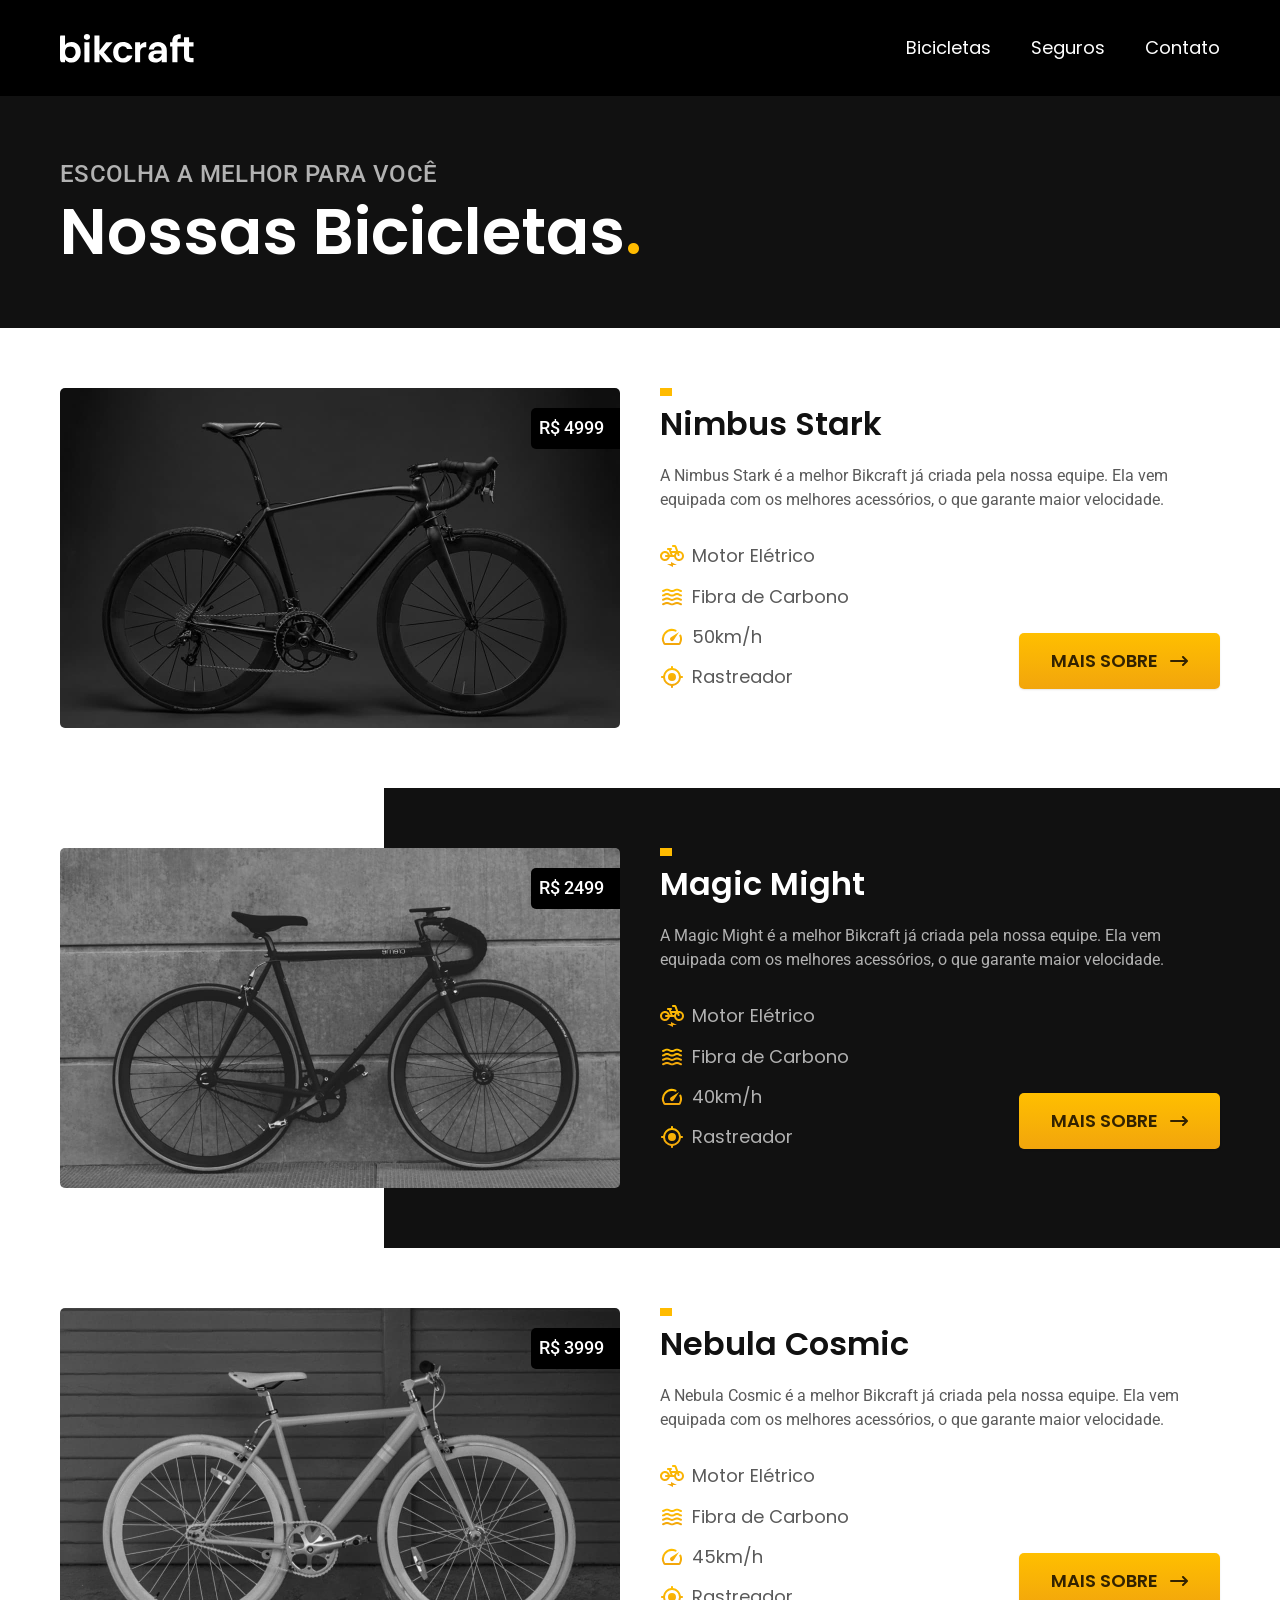
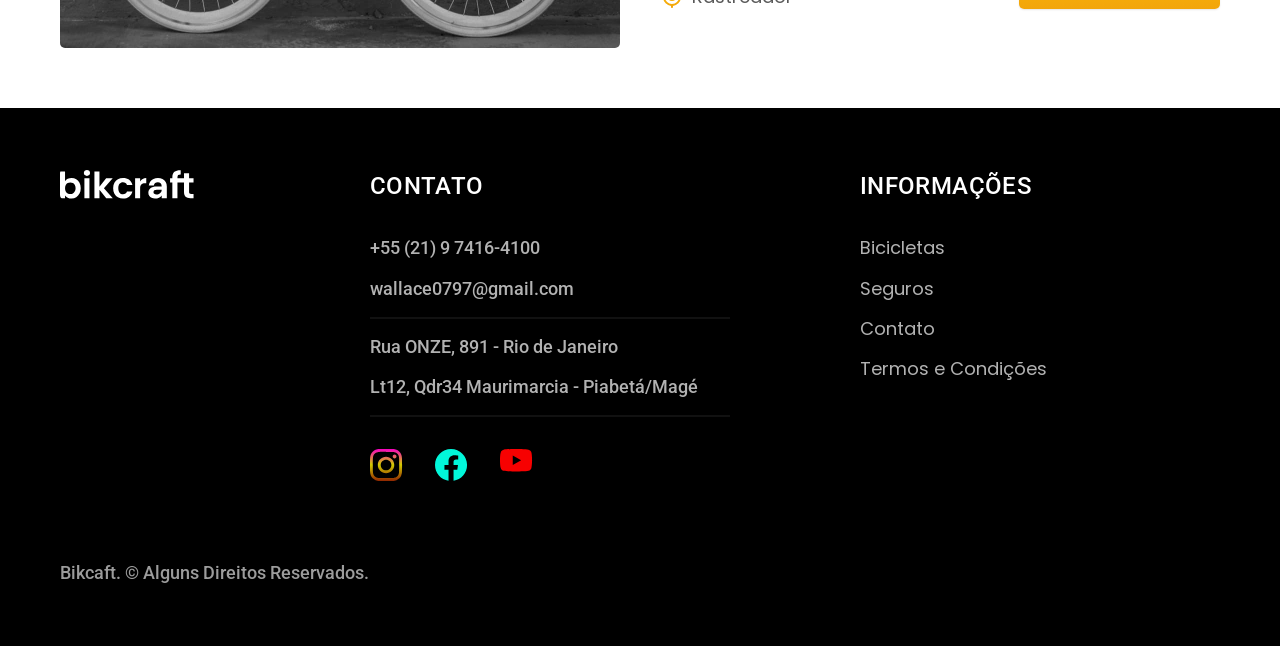
==== bicicletas.html @ 19609ddd "termos e lista de bicicletas" ====
<!DOCTYPE html>
<html lang="pt-br">
<head>
    <meta charset="UTF-8">
    <meta name="viewport" content="width=device-width, initial-scale=1.0">
    <meta name="description" content=" Termos e condições de Bicicletas elétricas Bikcraft. Todos os direitos reservados.">
    <title>Bicicletas | Bikcraft</title>
    <link rel="stylesheet" href="./CSS/style.css">
    <link rel="preconnect" href="https://fonts.googleapis.com">
    <link rel="preconnect" href="https://fonts.gstatic.com" crossorigin>
    <link href="https://fonts.googleapis.com/css2?family=Playwrite+GB+J&family=Poppins:wght@400;600&family=Roboto:ital,wdth,wght@0,75..100,100..900;1,75..100,100..900&display=swap" rel="stylesheet">
</head>
<body id="bicicletas">
    <header class="header-bg">
        <div class="header container">
            <a href="./"><img src="./CSS/img/bikcraft.svg" alt="logo-bikcraft"></a>
            <nav aria-label="primaria">
                <ul class="header-menu fonte-1-m cor-0">
                    <li><a href="./bicicletas.html">Bicicletas</a></li>
                    <li><a href="./seguros.html">Seguros</a></li>
                    <li><a href="./contato.html">Contato</a></li>
                </ul>
            </nav>
        </div>
    </header>

    <main>
        <div class="titulo-bg">
            <div class="titulo container">
                <p class="fonte-2-l-b cor-5">EScolha a melhor para você</p>
                <h1 class="fonte-1-xxl cor-0">Nossas Bicicletas<span class="cor-p1">.</span></h1>
            </div>
        </div>


            <div class="bicicletas container">
                <div class="bicicletas-img">
                    <img src="./CSS/img/bicicletas/nimbus.jpg" alt="bike Nimbus">
                    <span class="fonte-2-m cor-0">R$ 4999</span>
                </div>
                <div class="bicicletas-conteudo">
                    <h2 class="fonte-1-xl">Nimbus Stark</h2>
                    <p class="fonte-2-s cor-8">A Nimbus Stark é a melhor Bikcraft já criada pela nossa equipe. Ela vem equipada com os melhores acessórios, o que garante maior velocidade.</p>
                    <ul class="fonte-1-m cor-8">
                        <li><img src="./CSS/img/icones/eletrica.svg" alt="">Motor Elétrico</li>
                        <li><img src="./CSS/img/icones/carbono.svg" alt="">Fibra de Carbono</li>
                        <li><img src="./CSS/img/icones/velocidade.svg" alt="">50km/h</li>
                        <li><img src="./CSS/img/icones/rastreador.svg" alt="">Rastreador</li>
                    </ul>
                    <a class="botao seta" href="./bicicletas/nimbus.html">Mais Sobre</a>
                </div>
            </div>

        <div class="bicicletas-bg">
            <div class="bicicletas container">
                <div class="bicicletas-img">
                    <img src="./CSS/img/bicicletas/magic.jpg" alt="bike Magic">
                    <span class="fonte-2-m cor-0">R$ 2499</span>
                </div>
                <div class="bicicletas-conteudo">
                    <h2 class="fonte-1-xl cor-0">Magic Might</h2>
                    <p class="fonte-2-s cor-5">A Magic Might é a melhor Bikcraft já criada pela nossa equipe. Ela vem equipada com os melhores acessórios, o que garante maior velocidade.</p>
                    <ul class="fonte-1-m cor-5">
                        <li><img src="./CSS/img/icones/eletrica.svg" alt="">Motor Elétrico</li>
                        <li><img src="./CSS/img/icones/carbono.svg" alt="">Fibra de Carbono</li>
                        <li><img src="./CSS/img/icones/velocidade.svg" alt="">40km/h</li>
                        <li><img src="./CSS/img/icones/rastreador.svg" alt="">Rastreador</li>
                    </ul>
                    <a class="botao seta" href="./bicicletas/magic.html">Mais Sobre</a>
                </div>
            </div>
        </div>


            <div class="bicicletas container">
                <div class="bicicletas-img">
                    <img src="./CSS/img/bicicletas/nebula.jpg" alt="bike Nebula">
                    <span class="fonte-2-m cor-0">R$ 3999</span>
                </div>
                <div class="bicicletas-conteudo">
                    <h2 class="fonte-1-xl">Nebula Cosmic</h2>
                    <p class="fonte-2-s cor-8">A Nebula Cosmic é a melhor Bikcraft já criada pela nossa equipe. Ela vem equipada com os melhores acessórios, o que garante maior velocidade.</p>
                    <ul class="fonte-1-m cor-8">
                        <li><img src="./CSS/img/icones/eletrica.svg" alt="">Motor Elétrico</li>
                        <li><img src="./CSS/img/icones/carbono.svg" alt="">Fibra de Carbono</li>
                        <li><img src="./CSS/img/icones/velocidade.svg" alt="">45km/h</li>
                        <li><img src="./CSS/img/icones/rastreador.svg" alt="">Rastreador</li>
                    </ul>
                    <a class="botao seta" href="./bicicletas/nebula.html">Mais Sobre</a>
                </div>
            </div>

    </main>

    <footer class="footer-bg">
        <div class="footer container">
            <img src="./CSS/img/bikcraft.svg" alt="logo-bikcfraft">
            <div class="footer-contato">
                <h3 class="fonte-2-l-b cor-0">Contato</h3>
                <ul class="fonte-2-m cor-5">
                    <li><a href="tel:+5521912345678">+55 (21) 9 7416-4100</a></li>
                    <li><a href="mailto:wallace0797@gmail.com">wallace0797@gmail.com</a></li>
                    <li>Rua ONZE, 891 - Rio de Janeiro</li>
                    <li>Lt12, Qdr34 Maurimarcia - Piabetá/Magé</li>
                </ul>
                <div class="footer-redes">
                    <a href="https://www.instagram.com/">
                        <img src="./CSS/img/redes/Vector-IG.svg" alt="Instagram">
                    </a>
                    <a href="https://www.facebook.com/login/?next=https%3A%2F%2Fwww.facebook.com%2F%3Flocale%3Dpt_BR">
                        <img src="./CSS/img/redes/Vector-FB.svg" alt="Facebook">
                    </a>
                    <a href="https://www.youtube.com/">
                        <img src="./CSS/img/redes/Vector-YT.svg" alt="YouTube">
                    </a>
                </div>
            </div>
                <div class="footer-informacoes">
                  <h3 class="fonte-2-l-b cor-0">Informações</h3>
                    <nav>
                        <ul class="fonte-1-m cor-5">
                            <li><a href="./bicicletas.html">Bicicletas</a></li>
                            <li><a href="./seguros.html">Seguros</a></li>
                            <li><a href="./contato.html">Contato</a></li>            
                            <li><a href="./termos.html">Termos e Condições</a></li>            
                        </ul>
                    </nav>
                </div>
                <p class="footer-copy fonte-2-m cor-6">Bikcaft. © Alguns Direitos Reservados.</p>
        </div>
    </footer>
</body>
</html>
---- CSS/style.css ----
@import "/CSS/global/global.css";
@import "/CSS/utilidades/tipografia.css";
@import "/CSS/utilidades/cores.css";
@import "/CSS/global/header.css";
@import "/CSS/global/footer.css";

/*utilidades*/
@import "/CSS/utilidades/componentes.css";

/*home*/
@import "/CSS/home/introducao.css";
@import "/CSS/home/tecnologia.css";
@import "/CSS/home/parceiros.css";
@import "/CSS/home/depoimento.css";

/*bicicletas*/
@import "/CSS/bicicletas/bicicletas-lista.css";
@import "/CSS/bicicletas/bicicletas.css";

/*seguros*/
@import "/CSS/seguros/seguros.css";

/*termos*/
@import "/CSS/termos/termos.css";
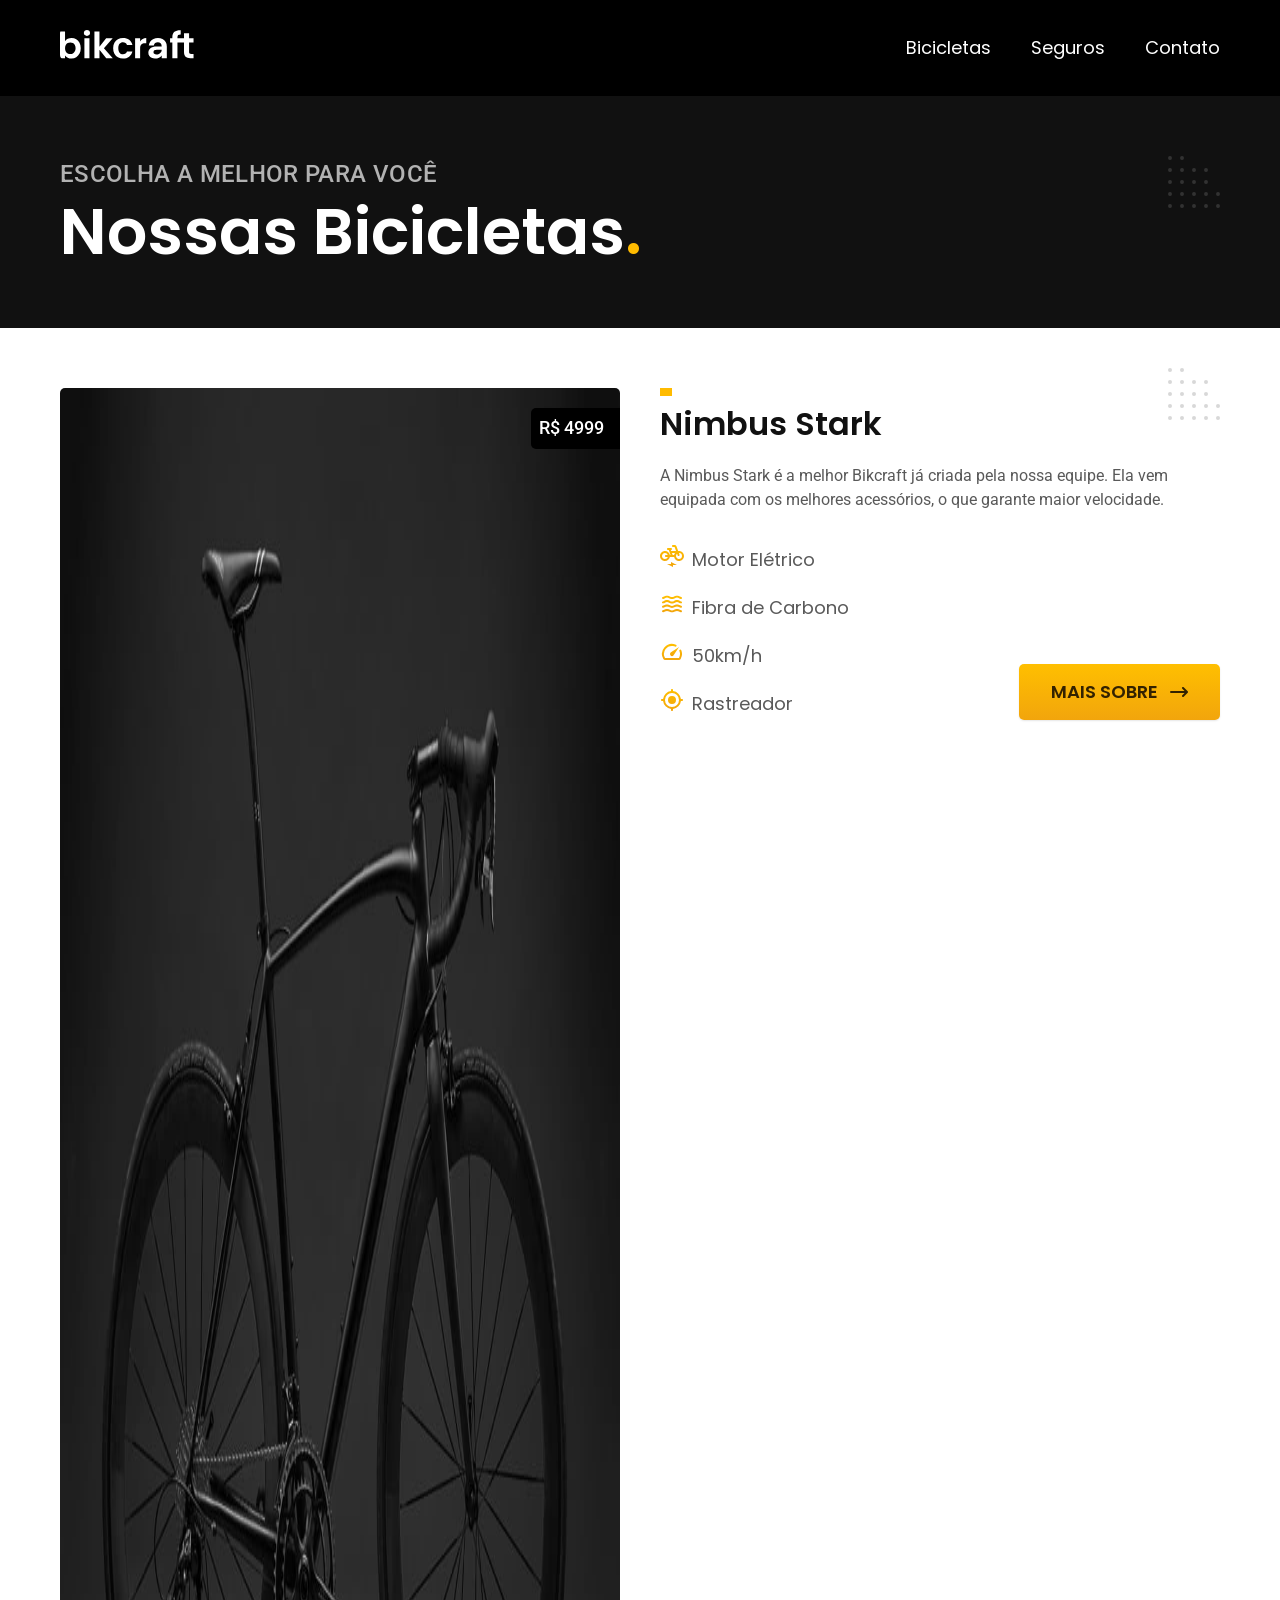
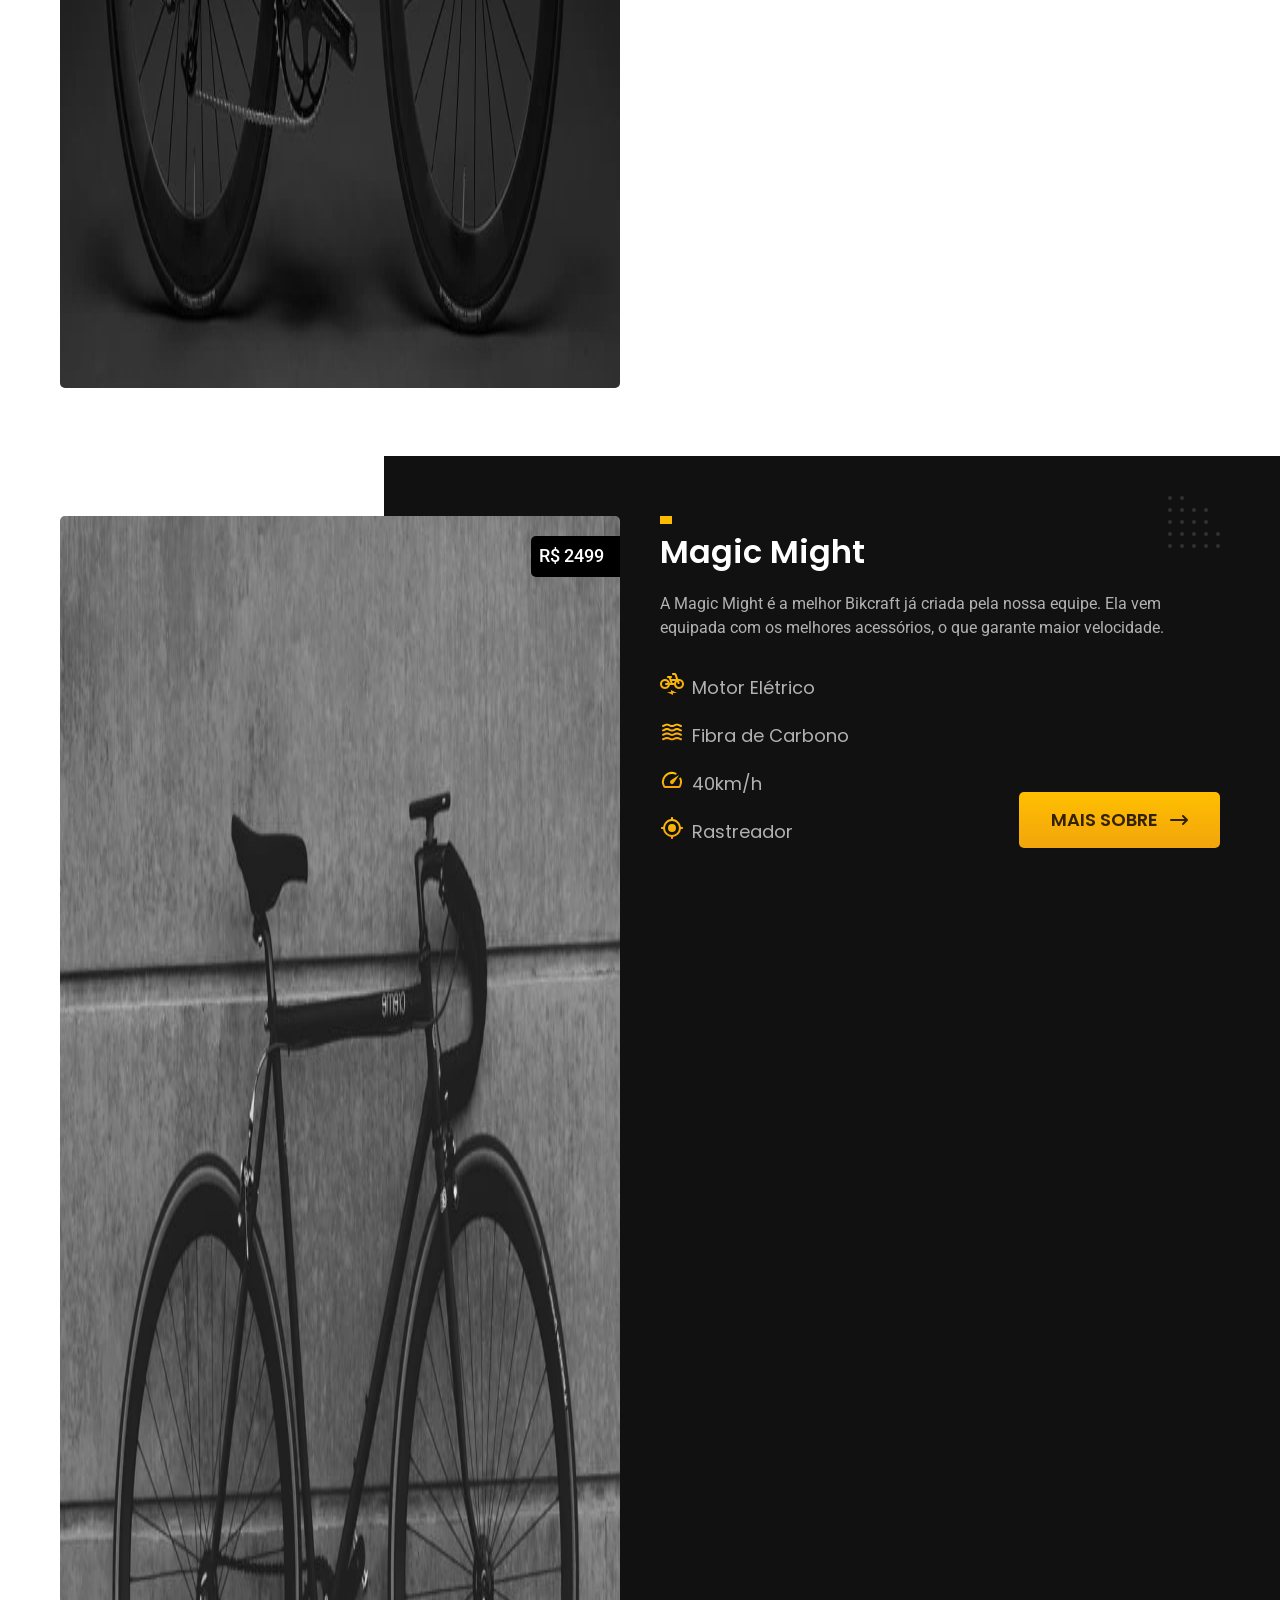
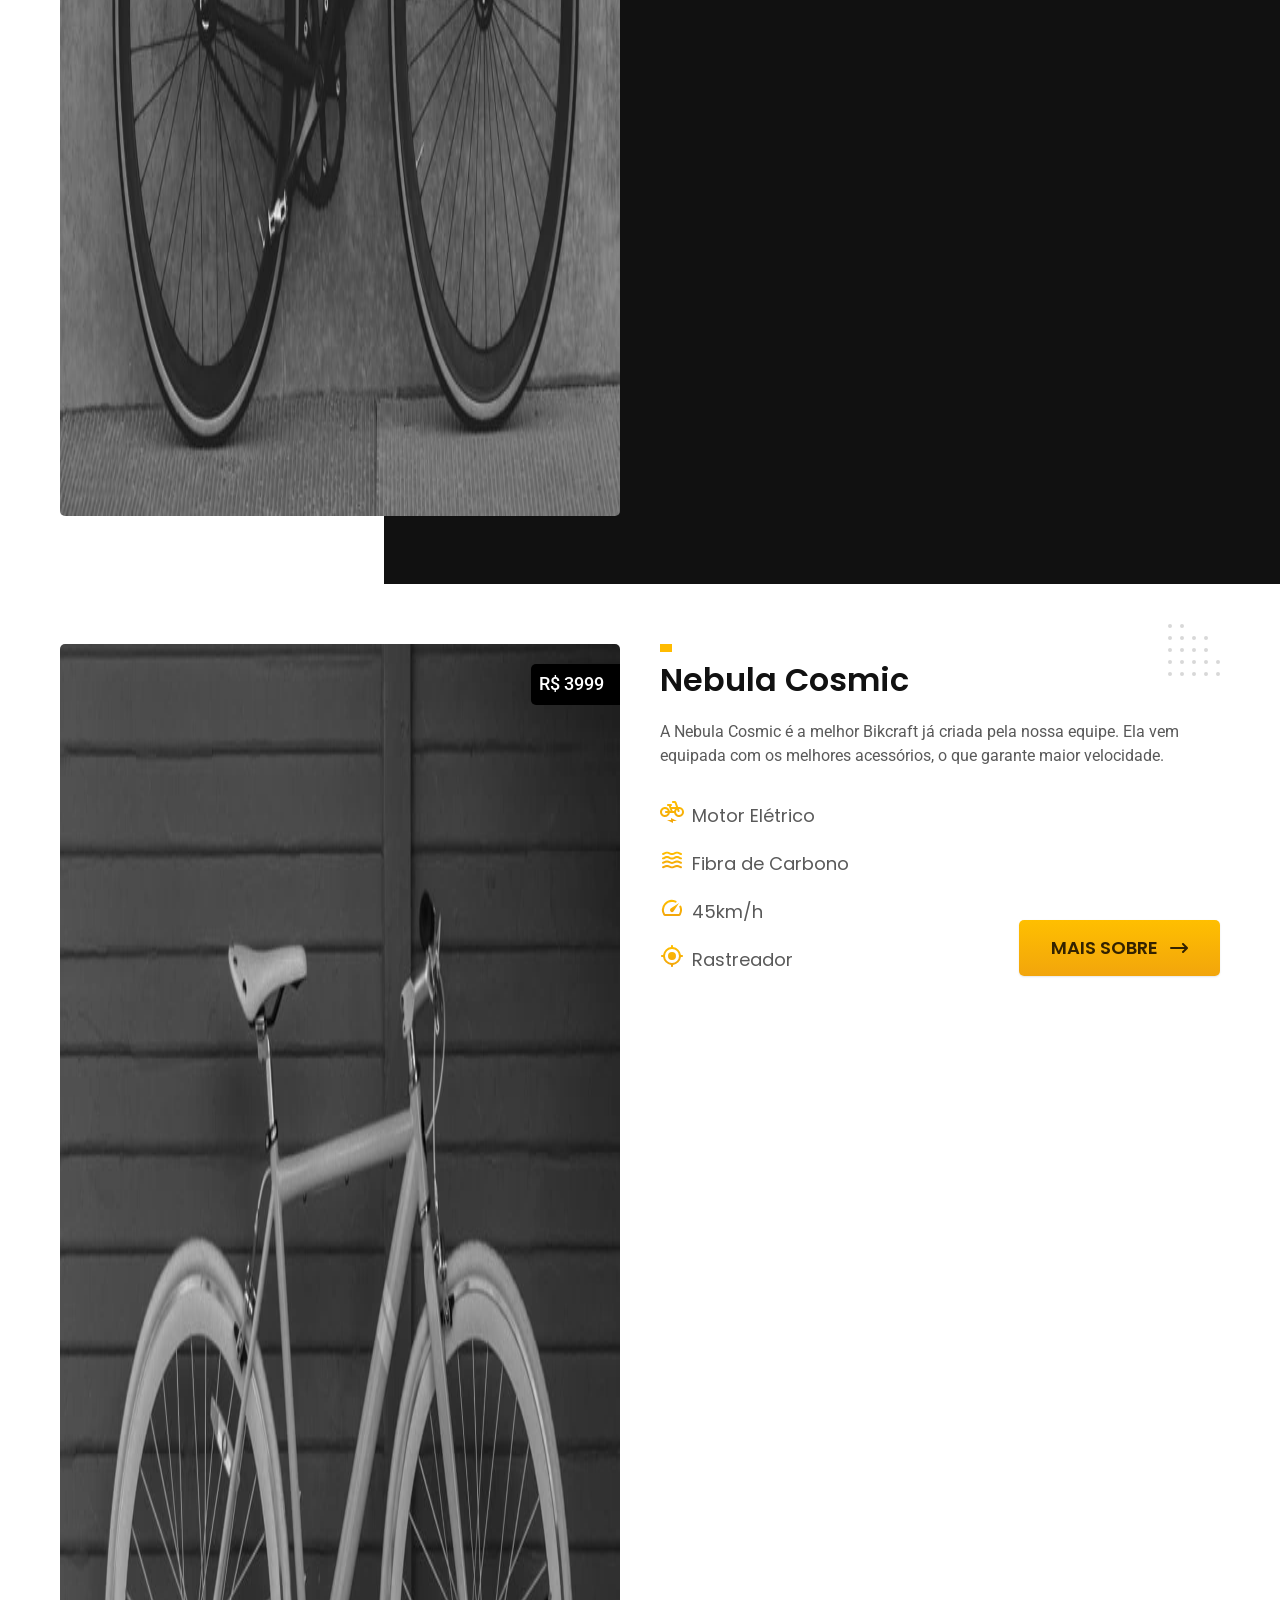
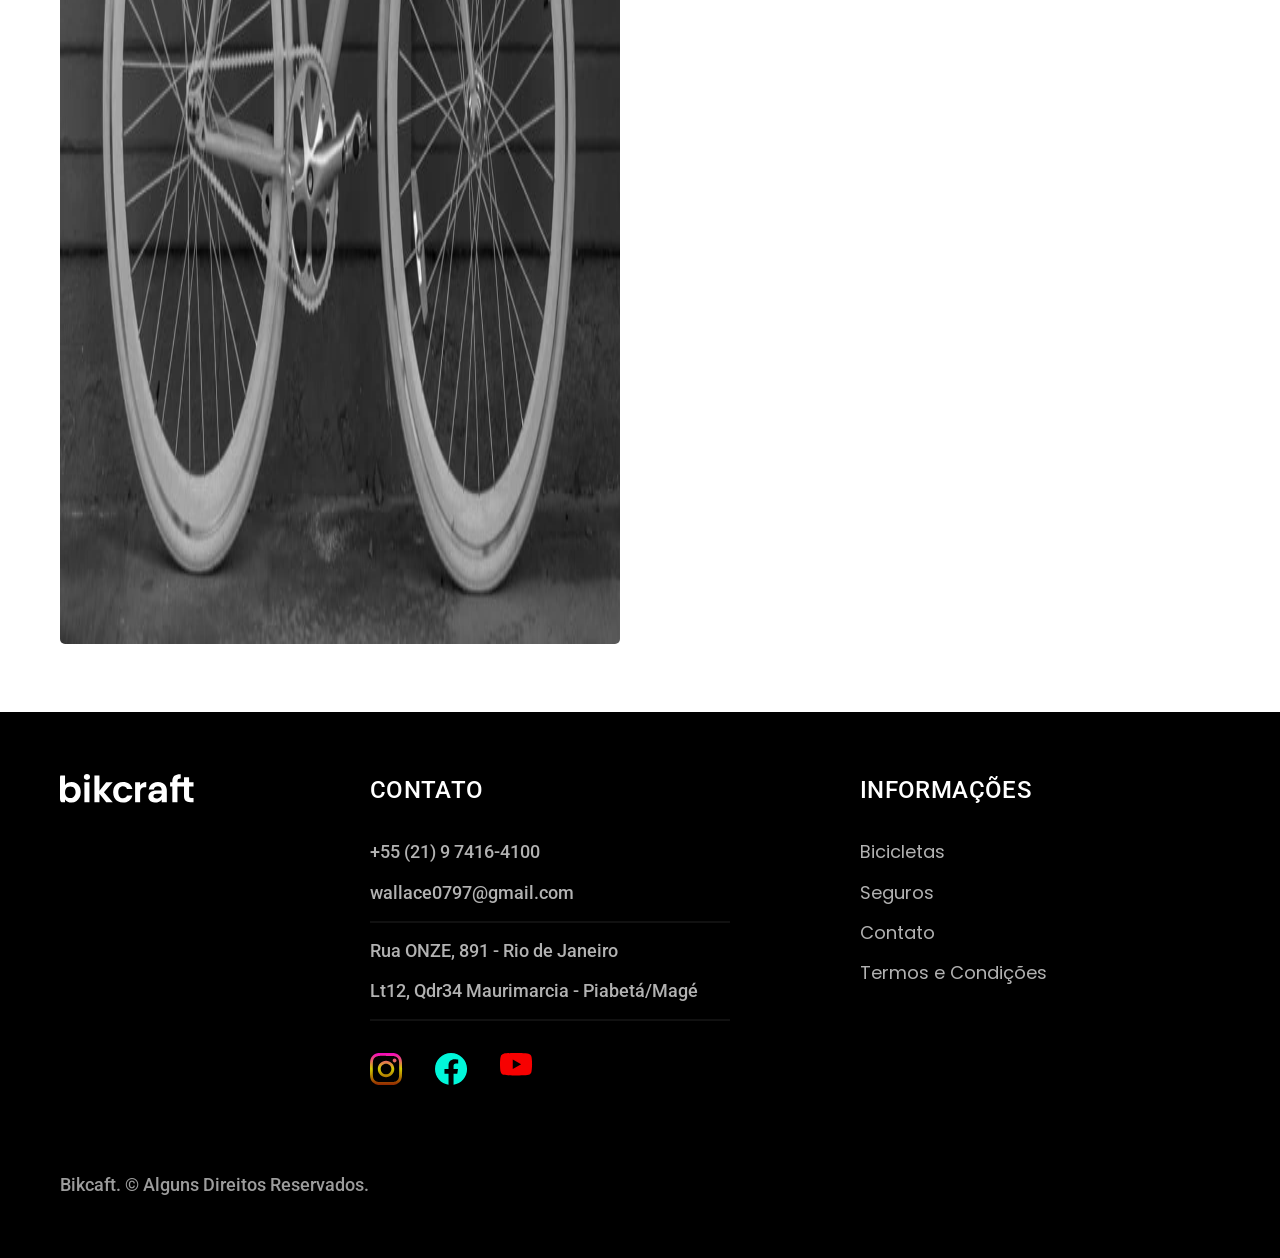
==== commit fd736e26: "decorações e otimizações de imagens" ====
--- a/bicicletas.html
+++ b/bicicletas.html
@@ -5,6 +5,7 @@
     <meta name="viewport" content="width=device-width, initial-scale=1.0">
     <meta name="description" content=" Termos e condições de Bicicletas elétricas Bikcraft. Todos os direitos reservados.">
     <title>Bicicletas | Bikcraft</title>
+    <link rel="preload" href="./CSS/style.css" as="style">
     <link rel="stylesheet" href="./CSS/style.css">
     <link rel="preconnect" href="https://fonts.googleapis.com">
     <link rel="preconnect" href="https://fonts.gstatic.com" crossorigin>
@@ -35,7 +36,7 @@
 
             <div class="bicicletas container">
                 <div class="bicicletas-img">
-                    <img src="./CSS/img/bicicletas/nimbus.jpg" alt="bike Nimbus">
+                    <img src="./CSS/img/bicicletas/nimbus.jpg" width="1280" height="1600" alt="bike Nimbus">
                     <span class="fonte-2-m cor-0">R$ 4999</span>
                 </div>
                 <div class="bicicletas-conteudo">
@@ -54,7 +55,7 @@
         <div class="bicicletas-bg">
             <div class="bicicletas container">
                 <div class="bicicletas-img">
-                    <img src="./CSS/img/bicicletas/magic.jpg" alt="bike Magic">
+                    <img src="./CSS/img/bicicletas/magic.jpg" width="1280" height="1600" alt="bike Magic">
                     <span class="fonte-2-m cor-0">R$ 2499</span>
                 </div>
                 <div class="bicicletas-conteudo">
@@ -74,7 +75,7 @@
 
             <div class="bicicletas container">
                 <div class="bicicletas-img">
-                    <img src="./CSS/img/bicicletas/nebula.jpg" alt="bike Nebula">
+                    <img src="./CSS/img/bicicletas/nebula.jpg" width="1280" height="1600" alt="bike Nebula">
                     <span class="fonte-2-m cor-0">R$ 3999</span>
                 </div>
                 <div class="bicicletas-conteudo">
--- a/CSS/style.css
+++ b/CSS/style.css
@@ -6,6 +6,7 @@
 
 /*utilidades*/
 @import "/CSS/utilidades/componentes.css";
+@import "/CSS/utilidades/formulario.css";
 
 /*home*/
 @import "/CSS/home/introducao.css";
@@ -17,8 +18,21 @@
 @import "/CSS/bicicletas/bicicletas-lista.css";
 @import "/CSS/bicicletas/bicicletas.css";
 
+/*bicicleta*/
+@import "/CSS/bicicleta/bicicleta.css";
+@import "/CSS/bicicleta/seguro.css";
+
 /*seguros*/
 @import "/CSS/seguros/seguros.css";
+@import "/CSS/seguros/vantagens.css";
+@import "/CSS/seguros/perguntas.css";
+
+/*contato*/
+@import "/CSS/contato/contato.css";
+@import "/CSS/contato/lojas.css";
+
+/*contato*/
+@import "/CSS/orcamento/orcamento.css";
 
 /*termos*/
 @import "/CSS/termos/termos.css";
--- a/CSS/style.css
+++ b/CSS/style.css
@@ -6,6 +6,7 @@
 
 /*utilidades*/
 @import "/CSS/utilidades/componentes.css";
+@import "/CSS/utilidades/formulario.css";
 
 /*home*/
 @import "/CSS/home/introducao.css";
@@ -17,8 +18,21 @@
 @import "/CSS/bicicletas/bicicletas-lista.css";
 @import "/CSS/bicicletas/bicicletas.css";
 
+/*bicicleta*/
+@import "/CSS/bicicleta/bicicleta.css";
+@import "/CSS/bicicleta/seguro.css";
+
 /*seguros*/
 @import "/CSS/seguros/seguros.css";
+@import "/CSS/seguros/vantagens.css";
+@import "/CSS/seguros/perguntas.css";
+
+/*contato*/
+@import "/CSS/contato/contato.css";
+@import "/CSS/contato/lojas.css";
+
+/*contato*/
+@import "/CSS/orcamento/orcamento.css";
 
 /*termos*/
 @import "/CSS/termos/termos.css";
